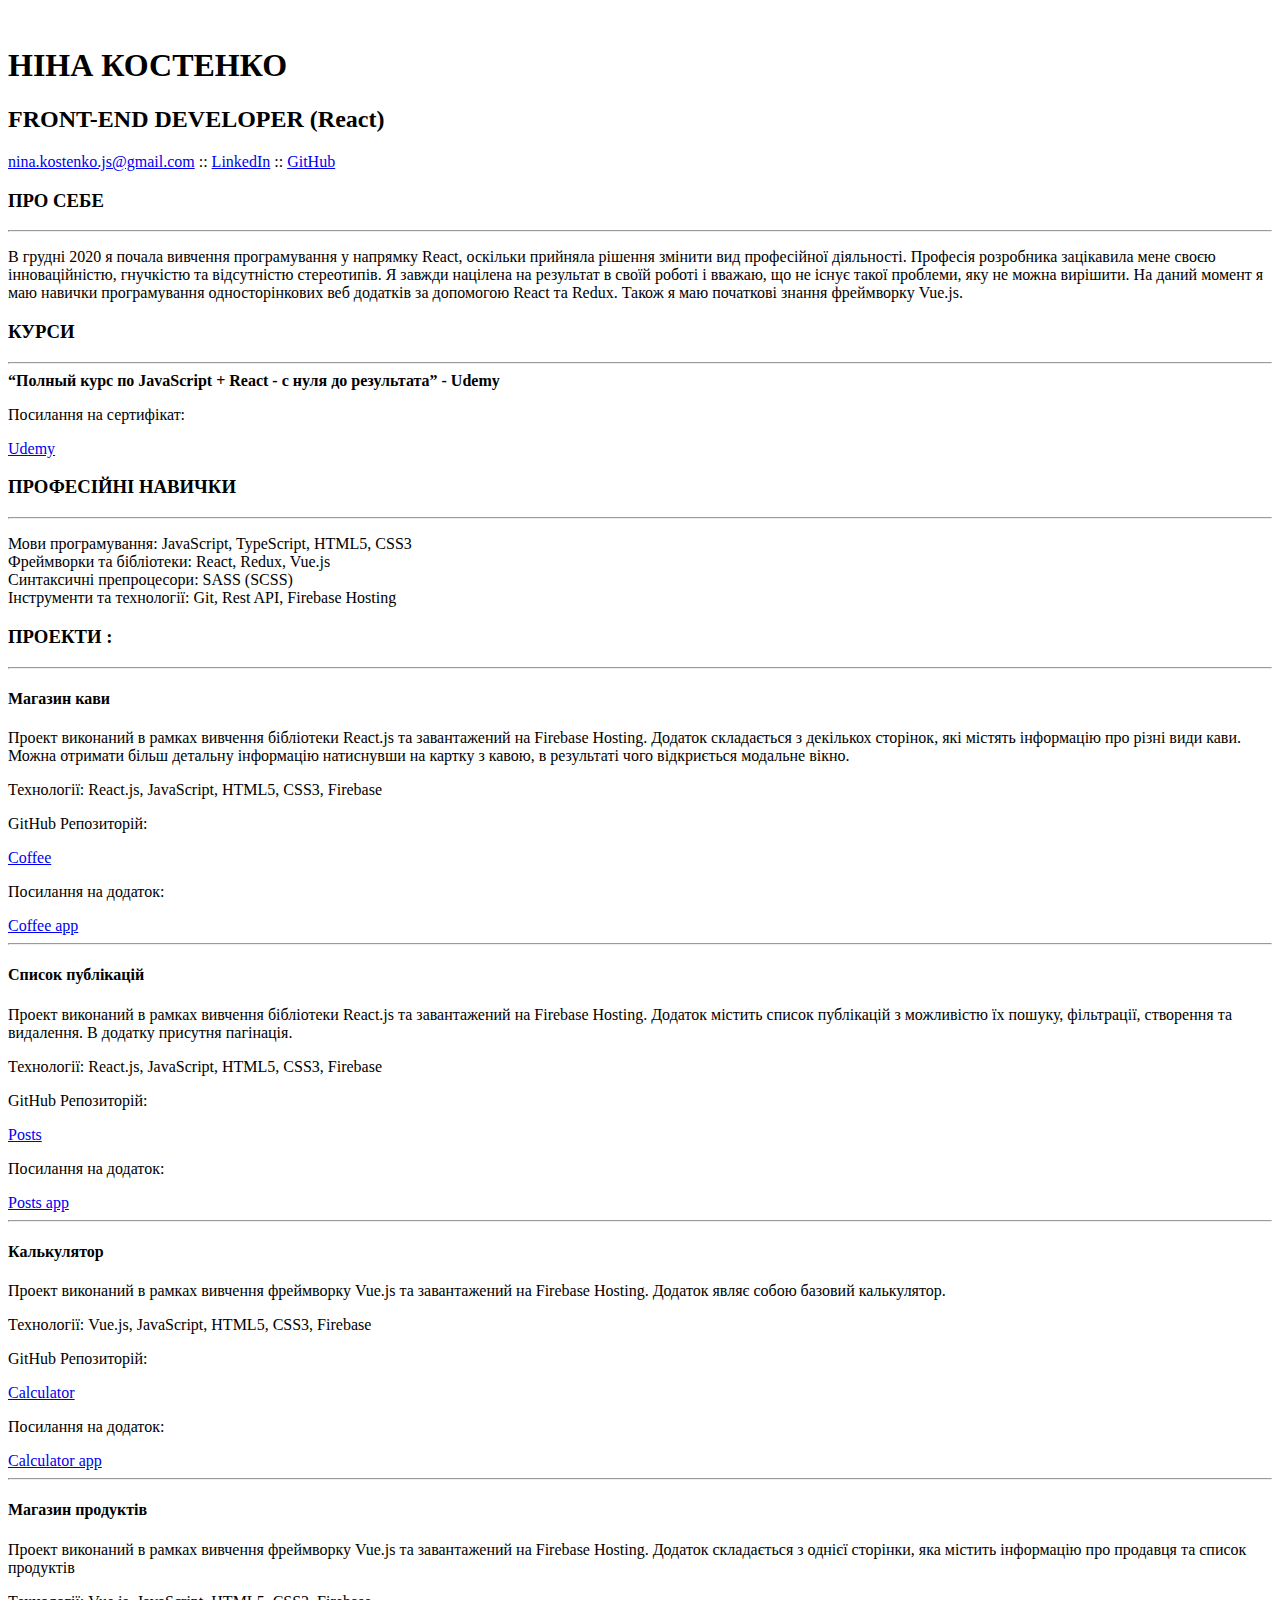
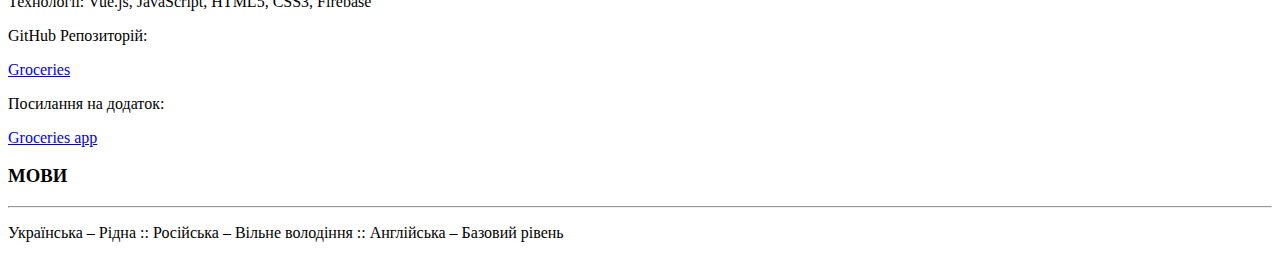
==== index.html @ 768da5be "init: start task, add html file" ====
<!doctype html>
<html lang="en">
<head>
    <meta charset="UTF-8">
    <meta name="viewport"
          content="width=device-width, user-scalable=no, initial-scale=1.0, maximum-scale=1.0, minimum-scale=1.0">
    <meta http-equiv="X-UA-Compatible" content="ie=edge">
    <title>CV</title>
</head>
<body>
<div class="container">
    <img src="" alt="">
    <h1>НІНА КОСТЕНКО</h1>
    <h2>FRONT-END DEVELOPER (React)</h2>
    <a href="nina.kostenko.js@gmail.com">nina.kostenko.js@gmail.com</a> ::
    <a href="https://www.linkedin.com/in/nina-kostenko-65513a231/">LinkedIn</a> ::
    <a href="https://github.com/ninakostenko">GitHub</a>
    <h3>ПРО СЕБЕ</h3>
    <hr>
    <p>В грудні 2020 я почала вивчення програмування у напрямку React, оскільки прийняла рішення змінити вид
        професійної діяльності. Професія розробника зацікавила мене своєю інноваційністю, гнучкістю та
        відсутністю стереотипів. Я завжди націлена на результат в своїй роботі і вважаю, що не існує такої
        проблеми, яку не можна вирішити. На даний момент я маю навички програмування односторінкових веб
        додатків за допомогою React та Redux. Також я маю початкові знання фреймворку Vue.js.
    </p>
    <h3>КУРСИ</h3>
    <hr>
    <strong>“Полный курс по JavaScript + React - с нуля до результата” - Udemy</strong>
    <p>Посилання на сертифікат:</p>
    <a href="http://ude.my/UC-43929620-d54b-45a8-872e-b6438a7541ee">Udemy</a>
    <h3>ПРОФЕСІЙНІ НАВИЧКИ</h3>
    <hr>
    <p>Мови програмування: JavaScript, TypeScript, HTML5, CSS3 <br>
        Фреймворки та бібліотеки: React, Redux, Vue.js <br>
        Синтаксичні препроцесори: SASS (SCSS) <br>
        Інструменти та технології: Git, Rest API, Firebase Hosting
    </p>

    <h3>ПРОЕКТИ : </h3>
    <hr>

    <h4>Магазин кави</h4>
    <p>Проект виконаний в рамках вивчення бібліотеки React.js та завантажений на Firebase Hosting. Додаток
        складається з декількох сторінок, які містять інформацію про різні види кави. Можна отримати більш
        детальну інформацію натиснувши на картку з кавою, в результаті чого відкриється модальне вікно.
    </p>
    <p>Технології: React.js, JavaScript, HTML5, CSS3, Firebase</p>
    <p>GitHub Репозиторій: </p>
    <a href="https://github.com/ninakostenko/coffee-store">Coffee</a>
    <p>Посилання на додаток: </p>
    <a href="https://coffee-701ce.web.app/">Coffee app</a>
    <hr>

    <h4>Список публікацій</h4>
    <p>Проект виконаний в рамках вивчення бібліотеки React.js та завантажений на Firebase Hosting. Додаток
        містить список публікацій з можливістю їх пошуку, фільтрації, створення та видалення. В додатку
        присутня пагінація.
    </p>
    <p>Технології: React.js, JavaScript, HTML5, CSS3, Firebase</p>
    <p>GitHub Репозиторій:</p>
    <a href="https://github.com/ninakostenko/posts">Posts</a>
    <p>Посилання на додаток:</p>
    <a href="https://posts-14dd0.web.app/posts">Posts app</a>
    <hr>

    <h4>Калькулятор</h4>
    <p>Проект виконаний в рамках вивчення фреймворку Vue.js та завантажений на Firebase Hosting. Додаток
        являє собою базовий калькулятор.
    </p>
    <p>Технології: Vue.js, JavaScript, HTML5, CSS3, Firebase</p>
    <p>GitHub Репозиторій:</p>
    <a href="https://github.com/ninakostenko/calculator">Calculator</a>
    <p>Посилання на додаток:</p>
    <a href="https://calculator-c386d.web.app/">Calculator app</a>
    <hr>

    <h4>Магазин продуктів</h4>
    <p>Проект виконаний в рамках вивчення фреймворку Vue.js та завантажений на Firebase Hosting. Додаток
        складається з однієї сторінки, яка містить інформацію про продавця та список продуктів
    </p>
    <p>Технології: Vue.js, JavaScript, HTML5, CSS3, Firebase</p>
    <p>GitHub Репозиторій:</p>
    <a href="https://github.com/ninakostenko/groceries">Groceries</a>
    <p>Посилання на додаток:</p>
    <a href="https://groceries-store-674d4.web.app/">Groceries app</a>

    <h3>МОВИ</h3>
    <hr>
    <p>Українська – Рідна :: Російська – Вільне володіння :: Англійська – Базовий рівень</p>

</div>
</body>
</html>
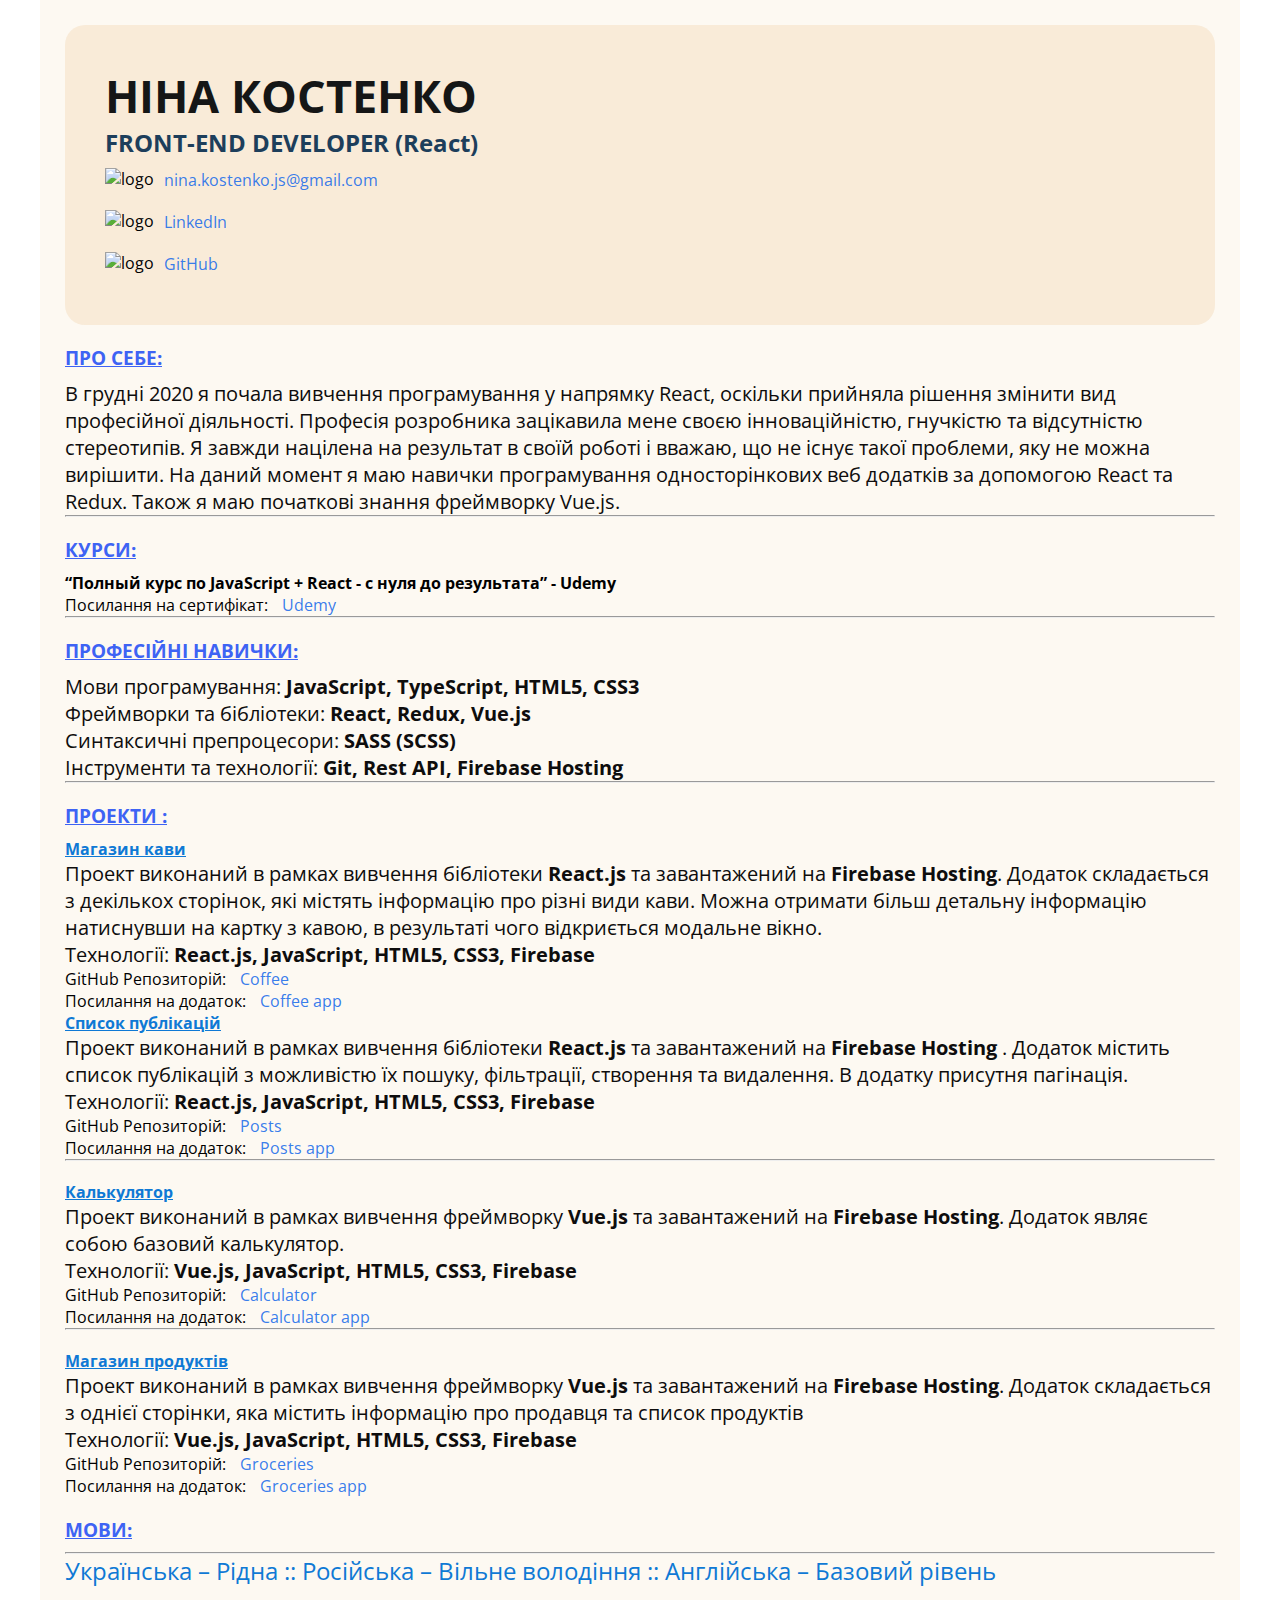
==== commit 8641f4f0: "feat: add foto and img" ====
--- a/index.html
+++ b/index.html
@@ -5,89 +5,124 @@
     <meta name="viewport"
           content="width=device-width, user-scalable=no, initial-scale=1.0, maximum-scale=1.0, minimum-scale=1.0">
     <meta http-equiv="X-UA-Compatible" content="ie=edge">
+    <link rel="preconnect" href="https://fonts.googleapis.com">
+    <link rel="preconnect" href="https://fonts.gstatic.com" crossorigin>
+    <link href="https://fonts.googleapis.com/css2?family=Open+Sans:ital@1&family=Playfair+Display:ital@1&family=Roboto+Slab:wght@200&family=Roboto:wght@300&display=swap"
+          rel="stylesheet">
+    <link rel="stylesheet" href="style.css">
     <title>CV</title>
 </head>
 <body>
 <div class="container">
-    <img src="" alt="">
-    <h1>НІНА КОСТЕНКО</h1>
-    <h2>FRONT-END DEVELOPER (React)</h2>
-    <a href="nina.kostenko.js@gmail.com">nina.kostenko.js@gmail.com</a> ::
-    <a href="https://www.linkedin.com/in/nina-kostenko-65513a231/">LinkedIn</a> ::
-    <a href="https://github.com/ninakostenko">GitHub</a>
-    <h3>ПРО СЕБЕ</h3>
+    <section class="sections-main">
+        <img class="sections-photo" src="images/photo_2022-02-07_15-49-20.jpg" alt="">
+        <h1>НІНА КОСТЕНКО</h1>
+        <h2>FRONT-END DEVELOPER (React)</h2>
+        <div class="sections-contact">
+            <img class="sections-logo" src="images/MetroMail_metro_11266.png" alt="logo">
+            <a href="nina.kostenko.js@gmail.com">nina.kostenko.js@gmail.com</a>
+        </div>
+        <div class="sections-contact">
+            <img class="sections-logo" src="images/in_linked_linkedin_media_social_icon_124259.png" alt="logo">
+            <a href="https://www.linkedin.com/in/nina-kostenko-65513a231/">LinkedIn</a>
+        </div>
+        <div class="sections-contact">
+            <img class="sections-logo" src="images/github_original_wordmark_logo_icon_146506.png" alt="logo">
+            <a href="https://github.com/ninakostenko">GitHub</a>
+        </div>
+    </section>
+        <section class="sections">
+            <h3 class="sections-title">ПРО СЕБЕ:</h3>
+            <p class="sections-text">В грудні 2020 я почала вивчення програмування у напрямку React, оскільки прийняла
+                рішення змінити вид
+                професійної діяльності. Професія розробника зацікавила мене своєю інноваційністю, гнучкістю та
+                відсутністю стереотипів. Я завжди націлена на результат в своїй роботі і вважаю, що не існує такої
+                проблеми, яку не можна вирішити. На даний момент я маю навички програмування односторінкових веб
+                додатків за допомогою React та Redux. Також я маю початкові знання фреймворку Vue.js.
+            </p>
+        </section>
     <hr>
-    <p>В грудні 2020 я почала вивчення програмування у напрямку React, оскільки прийняла рішення змінити вид
-        професійної діяльності. Професія розробника зацікавила мене своєю інноваційністю, гнучкістю та
-        відсутністю стереотипів. Я завжди націлена на результат в своїй роботі і вважаю, що не існує такої
-        проблеми, яку не можна вирішити. На даний момент я маю навички програмування односторінкових веб
-        додатків за допомогою React та Redux. Також я маю початкові знання фреймворку Vue.js.
-    </p>
-    <h3>КУРСИ</h3>
+    <section class="sections">
+        <h3 class="sections-title">КУРСИ:</h3>
+        <strong>“Полный курс по JavaScript + React - с нуля до результата” - Udemy</strong> <br>
+        <span>Посилання на сертифікат:</span>
+        <a href="http://ude.my/UC-43929620-d54b-45a8-872e-b6438a7541ee">Udemy</a>
+    </section>
     <hr>
-    <strong>“Полный курс по JavaScript + React - с нуля до результата” - Udemy</strong>
-    <p>Посилання на сертифікат:</p>
-    <a href="http://ude.my/UC-43929620-d54b-45a8-872e-b6438a7541ee">Udemy</a>
-    <h3>ПРОФЕСІЙНІ НАВИЧКИ</h3>
+    <section class="sections">
+        <h3 class="sections-title">ПРОФЕСІЙНІ НАВИЧКИ:</h3>
+        <p class="sections-text">Мови програмування: <strong>JavaScript, TypeScript, HTML5, CSS3</strong>
+            <br>
+            Фреймворки та бібліотеки: <strong>React, Redux, Vue.js</strong>
+            <br>
+            Синтаксичні препроцесори: <strong>SASS (SCSS)</strong>
+            <br>
+            Інструменти та технології: <strong>Git, Rest API, Firebase Hosting</strong>
+        </p>
+    </section>
     <hr>
-    <p>Мови програмування: JavaScript, TypeScript, HTML5, CSS3 <br>
-        Фреймворки та бібліотеки: React, Redux, Vue.js <br>
-        Синтаксичні препроцесори: SASS (SCSS) <br>
-        Інструменти та технології: Git, Rest API, Firebase Hosting
-    </p>
+    <section class="sections">
+        <h3 class="sections-title">ПРОЕКТИ : </h3>
+        <h4 class="sections-titles">Магазин кави</h4>
+        <p class="sections-text">Проект виконаний в рамках вивчення бібліотеки <strong>React.js</strong> та завантажений
+            на
+            <strong>Firebase Hosting</strong>. Додаток
+            складається з декількох сторінок, які містять інформацію про різні види кави. Можна отримати більш
+            детальну інформацію натиснувши на картку з кавою, в результаті чого відкриється модальне вікно.
+        </p>
+        <p class="sections-text">Технології: <strong>React.js, JavaScript, HTML5, CSS3, Firebase</strong></p>
+        <span>GitHub Репозиторій: </span>
+        <a href="https://github.com/ninakostenko/coffee-store">Coffee</a> <br>
+        <span>Посилання на додаток: </span>
+        <a href="https://coffee-701ce.web.app/">Coffee app</a>
+        <h4 class="sections-titles">Список публікацій</h4>
+        <p class="sections-text">Проект виконаний в рамках вивчення бібліотеки <strong>React.js</strong> та завантажений
+            на
+            <strong>Firebase Hosting</strong> . Додаток
+            містить список публікацій з можливістю їх пошуку, фільтрації, створення та видалення. В додатку
+            присутня пагінація.
+        </p>
+        <p class="sections-text">Технології: <strong>React.js, JavaScript, HTML5, CSS3, Firebase</strong></p>
+        <span>GitHub Репозиторій:</span>
+        <a href="https://github.com/ninakostenko/posts">Posts</a><br>
+        <span>Посилання на додаток:</span>
+        <a href="https://posts-14dd0.web.app/posts">Posts app</a>
+        <hr>
+    </section>
+    <section class="sections">
+        <h4 class="sections-titles">Калькулятор</h4>
+        <p class="sections-text">Проект виконаний в рамках вивчення фреймворку <strong>Vue.js</strong> та завантажений
+            на
+            <strong>Firebase Hosting</strong>. Додаток
+            являє собою базовий калькулятор.
+        </p>
+        <p class="sections-text">Технології: <strong>Vue.js, JavaScript, HTML5, CSS3, Firebase</strong></p>
+        <span>GitHub Репозиторій:</span>
+        <a href="https://github.com/ninakostenko/calculator">Calculator</a><br>
+        <span>Посилання на додаток:</span>
+        <a href="https://calculator-c386d.web.app/">Calculator app</a>
+        <hr>
+    </section>
+    <section class="sections">
+        <h4 class="sections-titles">Магазин продуктів</h4>
+        <p class="sections-text">Проект виконаний в рамках вивчення фреймворку <strong>Vue.js</strong> та завантажений
+            на
+            <strong>Firebase Hosting</strong>. Додаток
+            складається з однієї сторінки, яка містить інформацію про продавця та список продуктів
+        </p>
+        <p class="sections-text">Технології: <strong>Vue.js, JavaScript, HTML5, CSS3, Firebase</strong></p>
+        <span>GitHub Репозиторій:</span>
+        <a href="https://github.com/ninakostenko/groceries">Groceries</a><br>
+        <span>Посилання на додаток:</span>
+        <a href="https://groceries-store-674d4.web.app/">Groceries app</a>
+    </section>
 
-    <h3>ПРОЕКТИ : </h3>
-    <hr>
-
-    <h4>Магазин кави</h4>
-    <p>Проект виконаний в рамках вивчення бібліотеки React.js та завантажений на Firebase Hosting. Додаток
-        складається з декількох сторінок, які містять інформацію про різні види кави. Можна отримати більш
-        детальну інформацію натиснувши на картку з кавою, в результаті чого відкриється модальне вікно.
-    </p>
-    <p>Технології: React.js, JavaScript, HTML5, CSS3, Firebase</p>
-    <p>GitHub Репозиторій: </p>
-    <a href="https://github.com/ninakostenko/coffee-store">Coffee</a>
-    <p>Посилання на додаток: </p>
-    <a href="https://coffee-701ce.web.app/">Coffee app</a>
-    <hr>
-
-    <h4>Список публікацій</h4>
-    <p>Проект виконаний в рамках вивчення бібліотеки React.js та завантажений на Firebase Hosting. Додаток
-        містить список публікацій з можливістю їх пошуку, фільтрації, створення та видалення. В додатку
-        присутня пагінація.
-    </p>
-    <p>Технології: React.js, JavaScript, HTML5, CSS3, Firebase</p>
-    <p>GitHub Репозиторій:</p>
-    <a href="https://github.com/ninakostenko/posts">Posts</a>
-    <p>Посилання на додаток:</p>
-    <a href="https://posts-14dd0.web.app/posts">Posts app</a>
-    <hr>
-
-    <h4>Калькулятор</h4>
-    <p>Проект виконаний в рамках вивчення фреймворку Vue.js та завантажений на Firebase Hosting. Додаток
-        являє собою базовий калькулятор.
-    </p>
-    <p>Технології: Vue.js, JavaScript, HTML5, CSS3, Firebase</p>
-    <p>GitHub Репозиторій:</p>
-    <a href="https://github.com/ninakostenko/calculator">Calculator</a>
-    <p>Посилання на додаток:</p>
-    <a href="https://calculator-c386d.web.app/">Calculator app</a>
-    <hr>
-
-    <h4>Магазин продуктів</h4>
-    <p>Проект виконаний в рамках вивчення фреймворку Vue.js та завантажений на Firebase Hosting. Додаток
-        складається з однієї сторінки, яка містить інформацію про продавця та список продуктів
-    </p>
-    <p>Технології: Vue.js, JavaScript, HTML5, CSS3, Firebase</p>
-    <p>GitHub Репозиторій:</p>
-    <a href="https://github.com/ninakostenko/groceries">Groceries</a>
-    <p>Посилання на додаток:</p>
-    <a href="https://groceries-store-674d4.web.app/">Groceries app</a>
-
-    <h3>МОВИ</h3>
-    <hr>
-    <p>Українська – Рідна :: Російська – Вільне володіння :: Англійська – Базовий рівень</p>
-
+    <section class="sections">
+        <h3 class="sections-title">МОВИ:</h3>
+        <hr>
+        <p class="sections-description">Українська – Рідна :: Російська – Вільне володіння :: Англійська – Базовий
+            рівень</p>
+    </section>
 </div>
 </body>
 </html>--- a/style.css
+++ b/style.css
@@ -0,0 +1,80 @@
+* {
+    padding: 0;
+    margin: 0;
+    box-sizing: border-box;
+}
+
+body {
+    font-family: 'Open Sans', sans-serif;
+    margin-bottom: 30px;
+}
+
+.container {
+    width: 1200px;
+    margin: 0 auto;
+    background-color: #f5debc30;
+    padding: 25px;
+}
+
+h1 {
+    font-size: 45px;
+    color: #151616
+}
+
+h2 {
+    color: #1d3e5b;
+}
+
+.sections-main {
+    background-color: #f0d0a857;
+    padding: 40px;
+    margin: 0 auto;
+    border-radius: 20px;
+}
+
+.sections {
+    padding-top: 20px;
+}
+
+.sections-photo {
+    width: 180px;
+    float: left;
+    margin-right: 30px;
+    border-radius: 20px;
+}
+
+.sections-logo {
+    height: 25px;
+}
+
+.sections-contact {
+    display: flex;
+    align-items: center;
+}
+
+.sections-title {
+    color: #3e63f4;
+    text-decoration: underline;
+    margin-bottom: 10px;
+}
+
+.sections-titles {
+    color: #0f79d5;
+    text-decoration: underline;
+}
+
+.sections-text {
+    color: #0e0d0d;
+    font-size: 20px;
+}
+
+.sections-description {
+    color: #0f79d5;
+    font-size: 24px;
+}
+
+a {
+    text-decoration: none;
+    color: #1e6eeae6;
+    margin: 10px;
+}
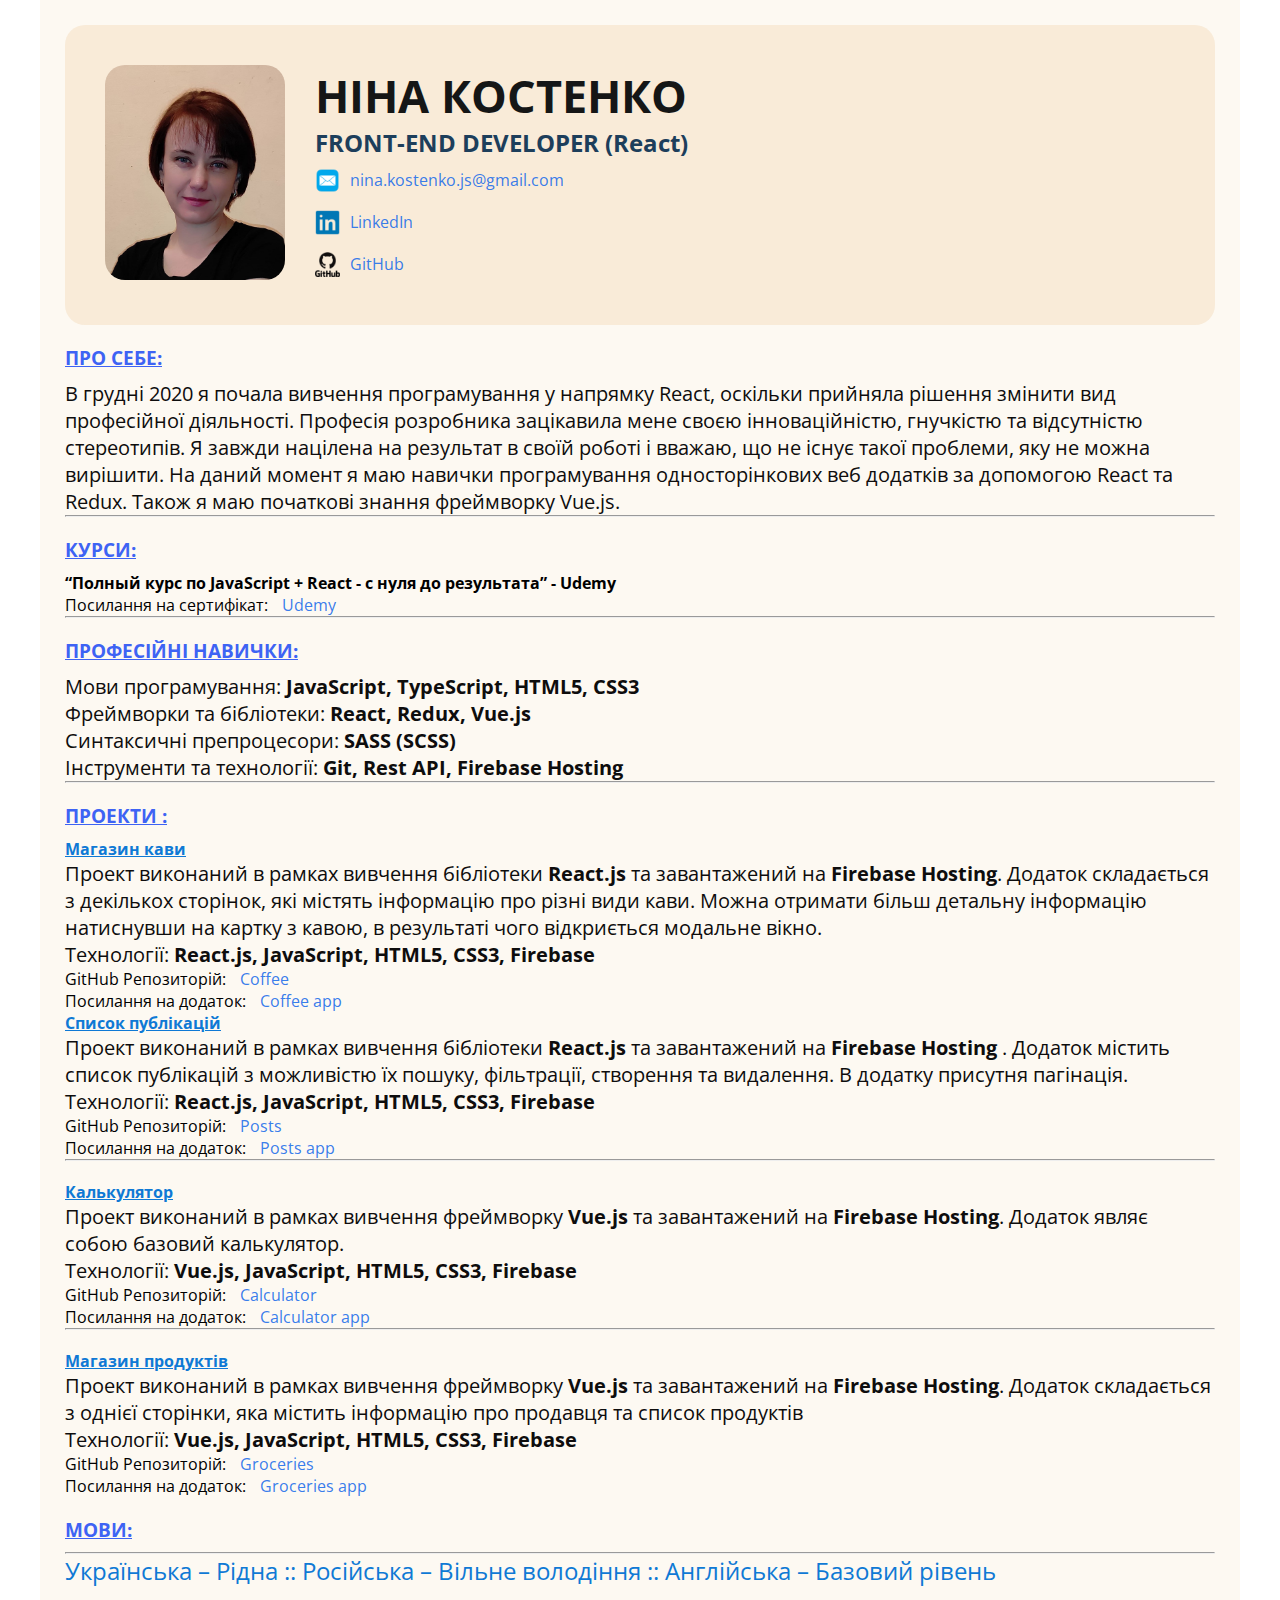
==== commit fef0370e: "fix: change html" ====
--- a/index.html
+++ b/index.html
@@ -31,16 +31,16 @@
             <a href="https://github.com/ninakostenko">GitHub</a>
         </div>
     </section>
-        <section class="sections">
-            <h3 class="sections-title">ПРО СЕБЕ:</h3>
-            <p class="sections-text">В грудні 2020 я почала вивчення програмування у напрямку React, оскільки прийняла
-                рішення змінити вид
-                професійної діяльності. Професія розробника зацікавила мене своєю інноваційністю, гнучкістю та
-                відсутністю стереотипів. Я завжди націлена на результат в своїй роботі і вважаю, що не існує такої
-                проблеми, яку не можна вирішити. На даний момент я маю навички програмування односторінкових веб
-                додатків за допомогою React та Redux. Також я маю початкові знання фреймворку Vue.js.
-            </p>
-        </section>
+    <section class="sections">
+        <h3 class="sections-title">ПРО СЕБЕ:</h3>
+        <p class="sections-text">В грудні 2020 я почала вивчення програмування у напрямку React, оскільки прийняла
+            рішення змінити вид
+            професійної діяльності. Професія розробника зацікавила мене своєю інноваційністю, гнучкістю та
+            відсутністю стереотипів. Я завжди націлена на результат в своїй роботі і вважаю, що не існує такої
+            проблеми, яку не можна вирішити. На даний момент я маю навички програмування односторінкових веб
+            додатків за допомогою React та Redux. Також я маю початкові знання фреймворку Vue.js.
+        </p>
+    </section>
     <hr>
     <section class="sections">
         <h3 class="sections-title">КУРСИ:</h3>
@@ -124,5 +124,6 @@
             рівень</p>
     </section>
 </div>
+
 </body>
 </html>--- a/style.css
+++ b/style.css
@@ -78,3 +78,16 @@
     color: #1e6eeae6;
     margin: 10px;
 }
+
+.pos {
+    height: 250px;
+    position: absolute;
+    background-color:  #1d3e5b;
+}
+.poss {
+    width: 450px;
+    height: 450px;
+    background-color: dimgray;
+    position: relative;
+    top:20px;
+}
